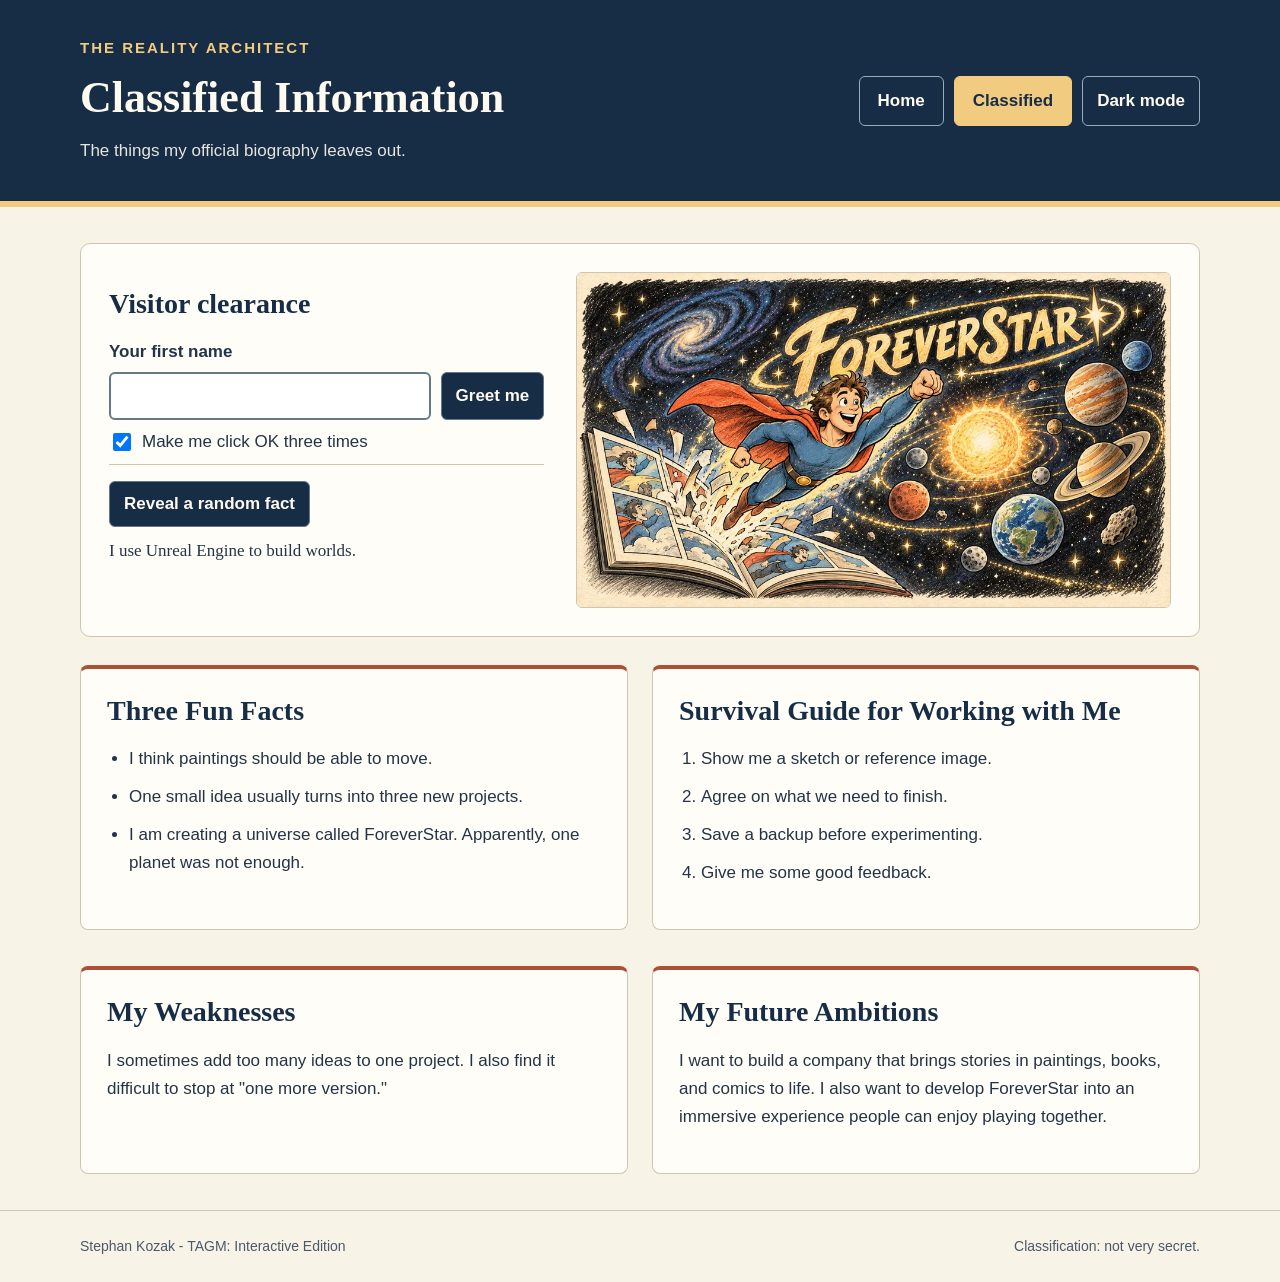
==== Classified.html @ 15110f04 "Restore Guide to Me and add the Classified Interactive Edition" ====
<!DOCTYPE html>
<html lang="en">
<head>
    <meta charset="UTF-8">
    <meta name="viewport" content="width=device-width, initial-scale=1.0">
    <title>Classified - TAGM: Interactive Edition</title>
    <link rel="icon" href="images/reality-architect.png">
    <!-- The same stylesheet is linked on the homepage. -->
    <link rel="stylesheet" href="style.css">
</head>
<body>
    <header>
        <div class="container header-layout">
            <div>
                <p class="name">The Reality Architect</p>
                <h1 id="main-title">Classified Information</h1>
                <p class="subtitle">The things my official biography leaves out.</p>
            </div>
            <nav aria-label="Main navigation">
                <a href="index.html">Home</a>
                <a class="current-page" href="Classified.html" aria-current="page">Classified</a>
                <button id="theme-toggle" type="button" aria-pressed="false">Dark mode</button>
            </nav>
        </div>
    </header>

    <main class="container">
        <section class="feature-section">
            <div class="intro-layout">
                <div class="intro-copy">
                    <h2>Visitor clearance</h2>
                    <form id="greeting-form" novalidate>
                        <label for="visitor-name">Your first name</label>
                        <div class="message-row">
                            <input id="visitor-name" type="text" required maxlength="80"
                                   autocomplete="given-name" aria-describedby="greeting-status">
                            <button type="submit">Greet me</button>
                        </div>
                        <label class="alert-option">
                            <input id="extra-alerts" type="checkbox" checked>
                            Make me click OK three times
                        </label>
                        <p id="greeting-status" role="status"></p>
                    </form>
                    <div class="fact-reveal">
                        <button id="fact-btn" type="button">Reveal a random fact</button>
                        <p id="fact" aria-live="polite">I use Unreal Engine to build worlds.</p>
                    </div>
                </div>
                <img class="feature-image" src="images/foreverstar-comic.jpg" width="1000" height="563"
                     alt="A superhero flies out of a comic book into a solar system beneath the ForeverStar logo.">
            </div>
        </section>

        <div class="content-row">
            <section class="info-card">
                <h2>Three Fun Facts</h2>
                <ul>
                    <li>I think paintings should be able to move.</li>
                    <li>One small idea usually turns into three new projects.</li>
                    <li>I am creating a universe called ForeverStar. Apparently, one planet was not enough.</li>
                </ul>
            </section>

            <section class="info-card">
                <h2>Survival Guide for Working with Me</h2>
                <!-- An ordered list shows the steps in order. -->
                <ol>
                    <li>Show me a sketch or reference image.</li>
                    <li>Agree on what we need to finish.</li>
                    <li>Save a backup before experimenting.</li>
                    <li>Give me some good feedback.</li>
                </ol>
            </section>
        </div>

        <div class="content-row">
            <section class="info-card">
                <h2>My Weaknesses</h2>
                <p>I sometimes add too many ideas to one project.
                I also find it difficult to stop at "one more version."</p>
            </section>

            <section class="info-card">
                <h2>My Future Ambitions</h2>
                <p>I want to build a company that brings stories in paintings, books, and comics
                to life. I also want to develop ForeverStar into an immersive experience
                people can enjoy playing together.</p>
            </section>
        </div>
    </main>

    <footer>
        <div class="container footer-layout">
            <p>Stephan Kozak - TAGM: Interactive Edition</p>
            <p>Classification: not very secret.</p>
        </div>
    </footer>
    <script src="script.js"></script>
</body>
</html>
---- style.css ----
/* TAGM: Extreme Makeover Edition
   Colours: navy #172d45, cream #f8f3e7, gold #f1cb80. */

/* 1. ELEMENTS: set the overall colours and typography.
   border-box includes padding and borders in the element's width. */
* {
    box-sizing: border-box;
}

body {
    color-scheme: light;
    --field-error: #a33428;
    --field-success: #256641;
    margin: 0;
    background-color: #f8f3e7;
    color: #243446;
    font-family: Arial, sans-serif;
    font-size: 17px;
    line-height: 1.65;
}

header {
    padding: 36px 0;
    background-color: #172d45;
    color: #fffaf0;
    border-bottom: 6px solid #f1cb80;
}

h1, h2 {
    font-family: Georgia, serif;
    line-height: 1.15;
}

h2 {
    margin: 0 0 18px;
    color: #172d45;
    font-size: 28px;
}

p {
    margin: 0 0 16px;
}

ul, ol {
    margin: 0 0 16px;
    padding-left: 22px;
}

li {
    margin-bottom: 10px;
}

/* 2. ID SELECTOR: each page has one main-title ID. */
#main-title {
    margin: 0;
    font-size: 44px;
}

/* 3. CLASS: reusable styles across both pages.
   A flexible width and auto margins keep the content centred. */
.container {
    width: 92%;
    max-width: 1120px;
    margin: 0 auto;
}

.name {
    display: block;
    margin: 0 0 12px;
    color: #f1cb80;
    font-family: Arial, sans-serif;
    font-size: 15px;
    font-weight: bold;
    letter-spacing: 2px;
    text-transform: uppercase;
}

.subtitle {
    margin: 14px 0 0;
    color: #e6e5df;
}

/* 4. FLEXBOX: the header and navigation share a row on wide screens. */
.header-layout {
    display: flex;
    justify-content: space-between;
    align-items: center;
    flex-wrap: wrap;
    gap: 28px;
}

nav {
    display: flex;
    flex-wrap: wrap;
    gap: 10px;
}

/* Hyperlink: unvisited, visited, hover, focus, and active. */
a:link {
    color: #245780;
    font-weight: bold;
}

a:visited {
    color: #68457e;
}

a:hover {
    color: #943f27;
}

a:focus-visible {
    outline: 3px solid #a94b2e;
    outline-offset: 4px;
}

a:active {
    color: #172d45;
}

nav a:link, nav a:visited {
    padding: 10px 18px;
    color: #fffaf0;
    text-decoration: none;
    border: 1px solid #9aabb8;
    border-radius: 6px;
}

nav a.current-page, nav a:hover, nav a:active {
    background-color: #f1cb80;
    color: #172d45;
    border-color: #f1cb80;
}

nav a:focus-visible {
    outline-color: #f1cb80;
}

/* 5. BOX MODEL: margin separates sections; padding gives content room.
   Borders and rounded corners. */
.feature-section {
    margin: 36px 0 28px;
    padding: 28px;
    background-color: #fffdf7;
    border: 1px solid #cfc5b1;
    border-radius: 10px;
}

.intro-layout {
    display: flex;
    align-items: center;
    gap: 32px;
}

.intro-copy {
    flex: 1;
}

.feature-image {
    display: block;
    width: 56%;
    height: auto;
    border: 1px solid #cfc5b1;
    border-radius: 6px;
}

.content-row {
    display: flex;
    flex-wrap: wrap;
    gap: 24px;
    margin-bottom: 36px;
}

.info-card {
    flex: 1;
    min-width: 240px;
    padding: 26px;
    background-color: #fffdf7;
    border: 1px solid #cfc5b1;
    border-top: 4px solid #ad5035;
    border-radius: 8px;
}

footer {
    padding: 24px 0;
    color: #495968;
    font-size: 14px;
    border-top: 1px solid #cfc5b1;
}

.footer-layout {
    display: flex;
    justify-content: space-between;
    flex-wrap: wrap;
    gap: 8px 24px;
}

footer p {
    margin: 0;
}

/* JavaScript lab controls share the site's navy and gold palette. */
button, input[type="text"] {
    min-height: 44px;
    padding: 8px 14px;
    font: inherit;
    border: 1px solid #667888;
    border-radius: 6px;
}

button {
    background-color: #172d45;
    color: #fffaf0;
    font-weight: bold;
    cursor: pointer;
}

button:hover {
    background-color: #304b65;
}

nav button {
    border-color: #9aabb8;
}

nav button[aria-pressed="true"] {
    color: #f1cb80;
    border-color: #f1cb80;
}

button:focus-visible, input:focus-visible {
    outline: 3px solid #a94b2e;
    outline-offset: 3px;
}

nav button:focus-visible {
    outline-color: #f1cb80;
}

.fact-reveal {
    border-top: 1px solid #cfc5b1;
    padding-top: 16px;
}

#fact {
    min-height: 3.3em;
    margin: 10px 0 0;
    font-family: Georgia, serif;
}

label[for="message"], label[for="visitor-name"] {
    display: block;
    margin-bottom: 6px;
    font-weight: bold;
}

.message-row {
    display: flex;
    flex-wrap: wrap;
    gap: 10px;
}

#message, #visitor-name {
    flex: 1 1 12em;
    min-width: 0;
    max-width: 100%;
}

#visitor-name {
    border-width: 2px;
}

.alert-option {
    display: flex;
    align-items: center;
    gap: 8px;
    min-height: 44px;
    cursor: pointer;
}

.alert-option input {
    width: 18px;
    height: 18px;
}

#greeting-status {
    overflow-wrap: anywhere;
    font-weight: bold;
}

#greeting-status:empty {
    margin: 0;
}

/* The theme button toggles this class on the page's body. */
body.dark {
    color-scheme: dark;
    --field-error: #ffa38b;
    --field-success: #8fdfad;
    background-color: #0e1925;
    color: #f2eadc;
}

.dark .feature-section, .dark .info-card {
    background-color: #1c3043;
    border-color: #52677a;
}

.dark .info-card {
    border-top-color: #e49974;
}

.dark h2, .dark main a:link {
    color: #f1cb80;
}

.dark main a:visited {
    color: #ddbbef;
}

.dark main a:hover {
    color: #fffaf0;
}

.dark footer {
    color: #c8d1d7;
}

.dark button:focus-visible, .dark input:focus-visible, .dark a:focus-visible {
    outline-color: #f1cb80;
}

/* 6. RESPONSIVE DESIGN: layout on phones and tablets. */
@media (max-width: 700px) {
    header {
        padding: 28px 0;
    }

    #main-title {
        font-size: 34px;
    }

    .header-layout, .intro-layout, .content-row, .footer-layout {
        flex-direction: column;
        align-items: stretch;
    }

    .feature-section {
        margin-top: 24px;
        padding: 20px;
    }

    .feature-image {
        width: 100%;
    }

    .info-card {
        min-width: 0;
        padding: 22px;
    }

    h2 {
        font-size: 25px;
    }
}
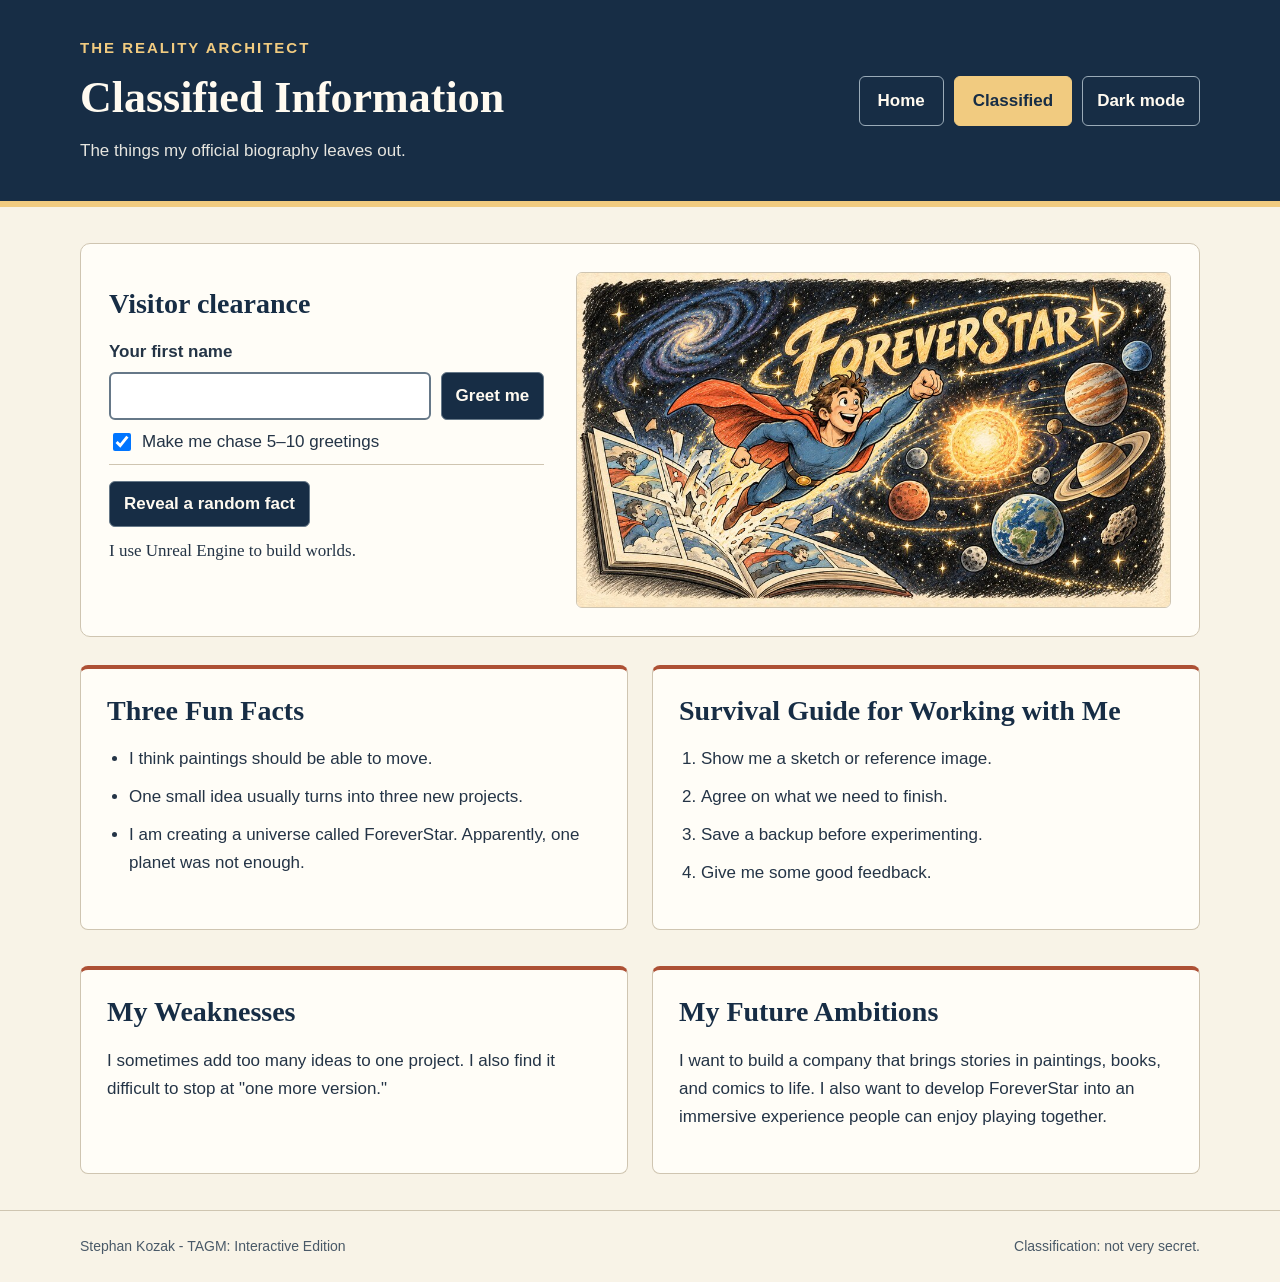
==== commit 8fa0d936: "Make the personalized greeting move around for five to ten closes" ====
--- a/Classified.html
+++ b/Classified.html
@@ -38,7 +38,7 @@
                         </div>
                         <label class="alert-option">
                             <input id="extra-alerts" type="checkbox" checked>
-                            Make me click OK three times
+                            Make me chase 5–10 greetings
                         </label>
                         <p id="greeting-status" role="status"></p>
                     </form>
@@ -96,6 +96,15 @@
             <p>Classification: not very secret.</p>
         </div>
     </footer>
+    <dialog id="greeting-popup" class="greeting-popup"
+            aria-labelledby="greeting-popup-title" aria-describedby="greeting-popup-message">
+        <h2 id="greeting-popup-title">One more thing…</h2>
+        <div aria-live="polite" aria-atomic="true">
+            <p id="greeting-popup-count" class="popup-count"></p>
+            <p id="greeting-popup-message"></p>
+        </div>
+        <button id="close-greeting" type="button" autofocus>Close greeting</button>
+    </dialog>
     <script src="script.js"></script>
 </body>
 </html>
--- a/style.css
+++ b/style.css
@@ -292,6 +292,37 @@
     margin: 0;
 }
 
+.greeting-popup {
+    position: fixed;
+    inset: auto;
+    top: 16px;
+    left: 16px;
+    margin: 0;
+    width: 360px;
+    max-width: calc(100vw - 32px);
+    max-height: calc(100dvh - 32px);
+    padding: 22px;
+    overflow: auto;
+    color: #243446;
+    background-color: #fffdf7;
+    border: 2px solid #f1cb80;
+    border-radius: 10px;
+    box-shadow: 0 16px 60px #0006;
+}
+
+.greeting-popup::backdrop {
+    background-color: #07152366;
+}
+
+.popup-count {
+    font-size: 14px;
+    margin-bottom: 8px;
+}
+
+#greeting-popup-message {
+    overflow-wrap: anywhere;
+}
+
 /* The theme button toggles this class on the page's body. */
 body.dark {
     color-scheme: dark;
@@ -310,6 +341,11 @@
     border-top-color: #e49974;
 }
 
+.dark .greeting-popup {
+    background-color: #1c3043;
+    color: #f2eadc;
+}
+
 .dark h2, .dark main a:link {
     color: #f1cb80;
 }
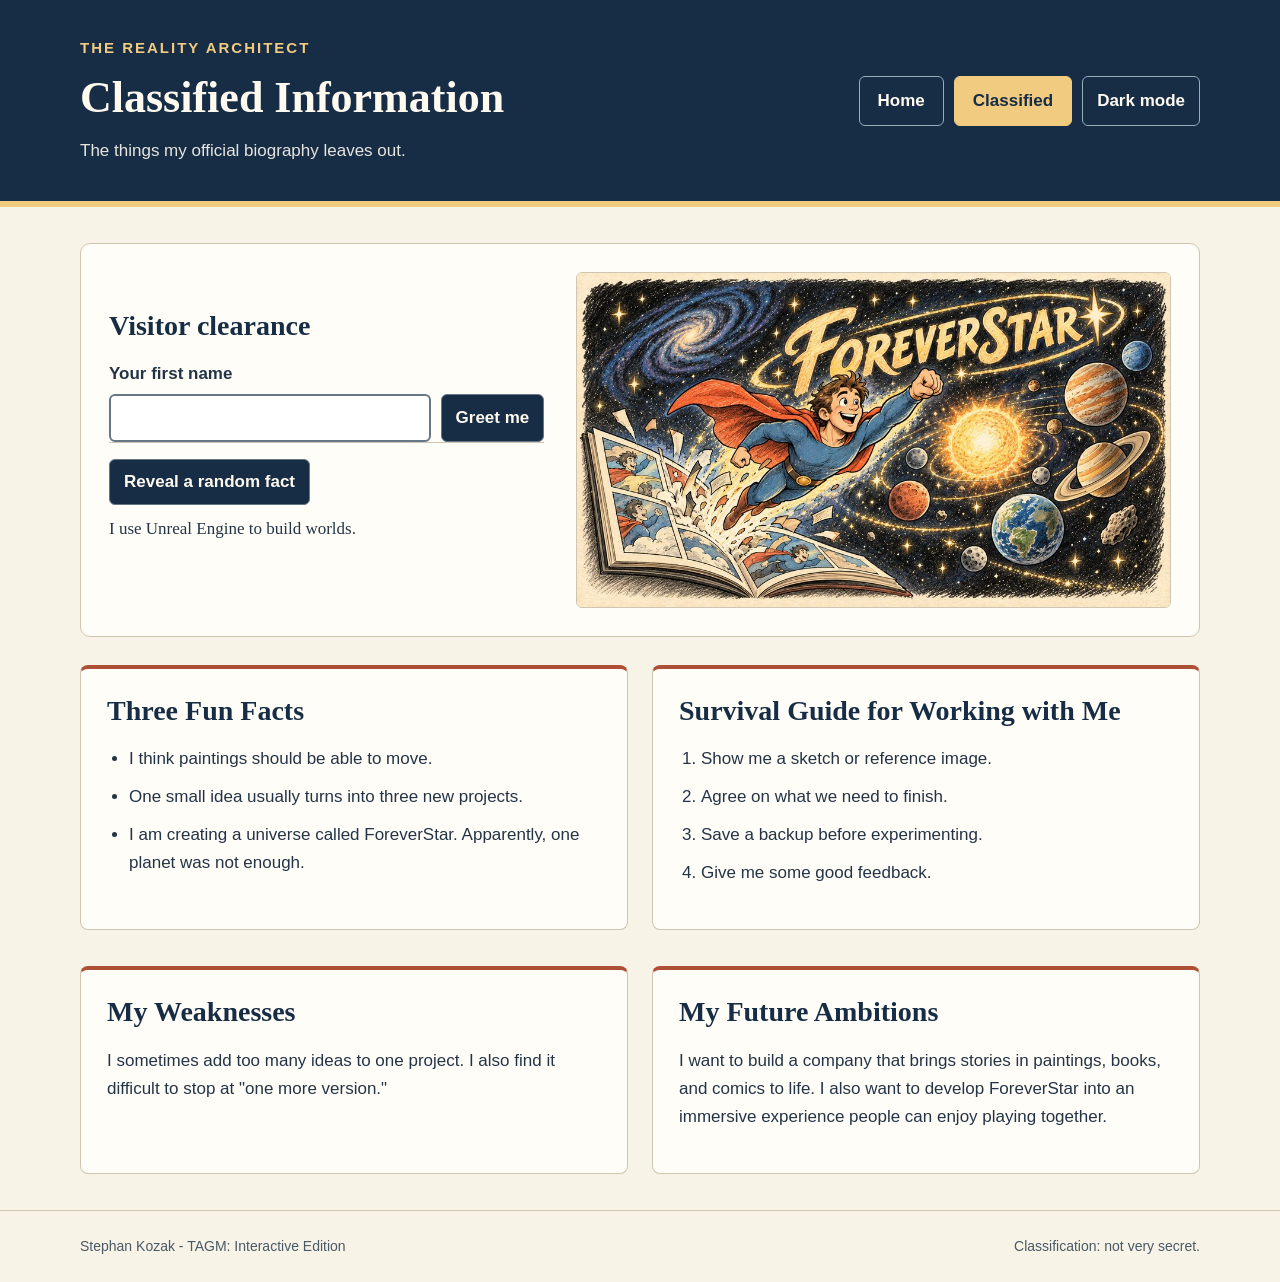
==== commit 708472fa: "Always show the moving greeting sequence" ====
--- a/Classified.html
+++ b/Classified.html
@@ -36,10 +36,6 @@
                                    autocomplete="given-name" aria-describedby="greeting-status">
                             <button type="submit">Greet me</button>
                         </div>
-                        <label class="alert-option">
-                            <input id="extra-alerts" type="checkbox" checked>
-                            Make me chase 5–10 greetings
-                        </label>
                         <p id="greeting-status" role="status"></p>
                     </form>
                     <div class="fact-reveal">
--- a/style.css
+++ b/style.css
@@ -268,19 +268,6 @@
 
 #visitor-name {
     border-width: 2px;
-}
-
-.alert-option {
-    display: flex;
-    align-items: center;
-    gap: 8px;
-    min-height: 44px;
-    cursor: pointer;
-}
-
-.alert-option input {
-    width: 18px;
-    height: 18px;
 }
 
 #greeting-status {
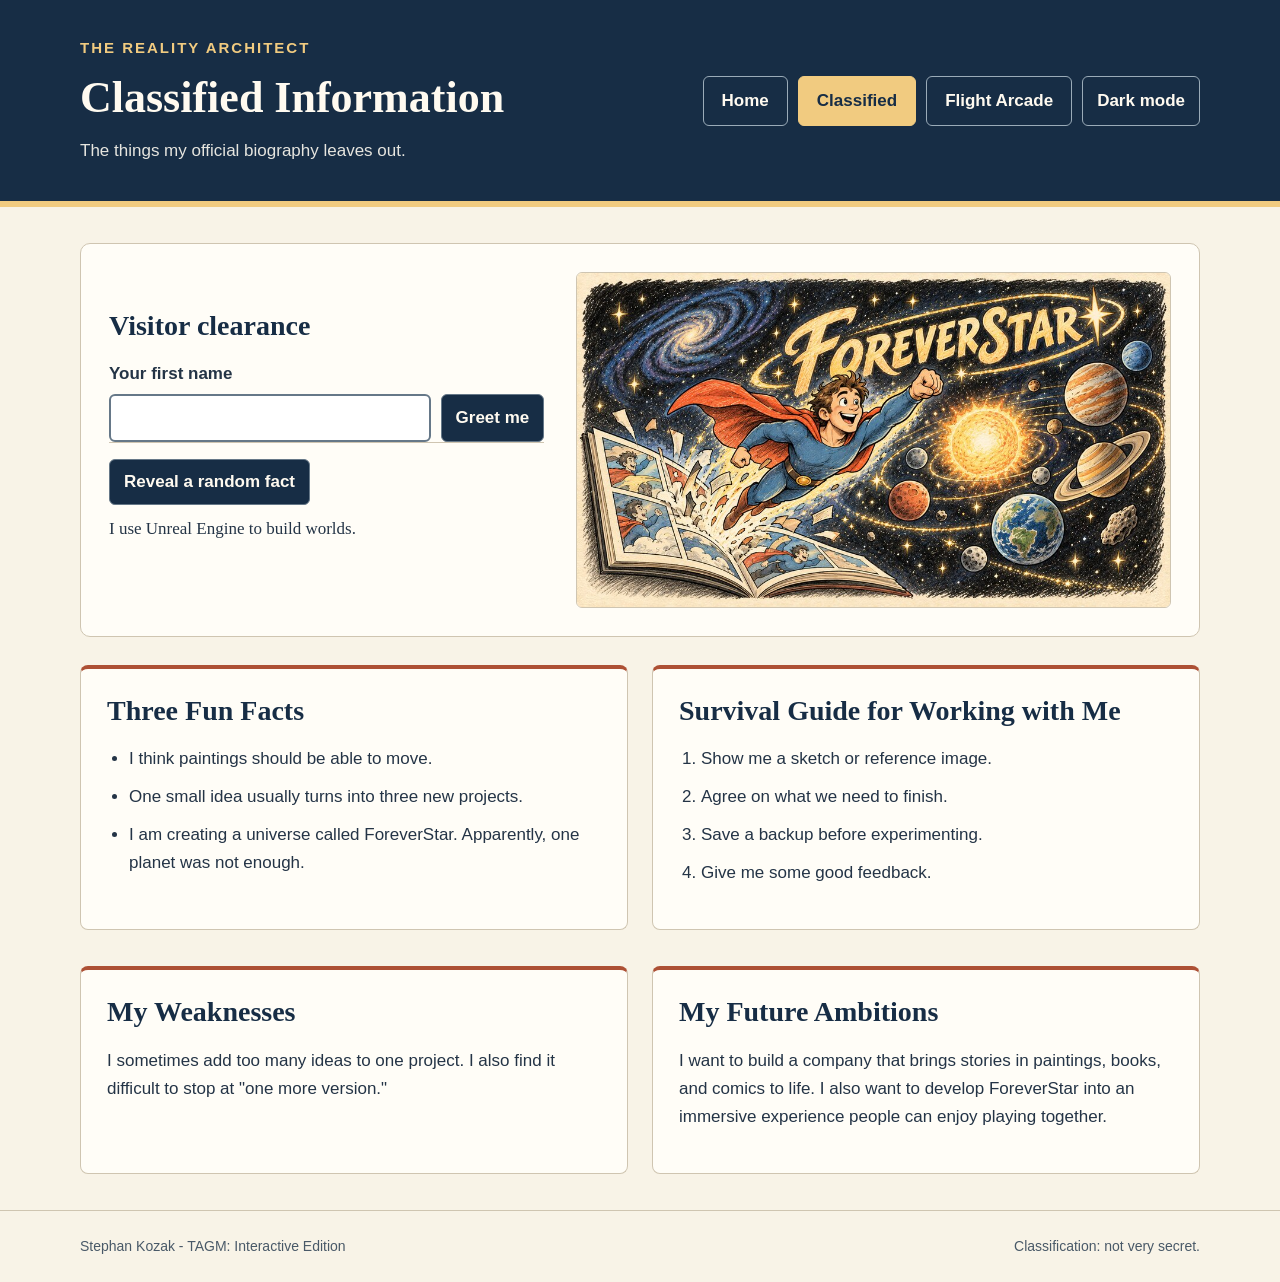
==== commit d898f5e2: "Add Superman: Metropolis Run for the Week 9 JavaScript activity" ====
--- a/Classified.html
+++ b/Classified.html
@@ -6,7 +6,8 @@
     <title>Classified - TAGM: Interactive Edition</title>
     <link rel="icon" href="images/reality-architect.png">
     <!-- The same stylesheet is linked on the homepage. -->
-    <link rel="stylesheet" href="style.css">
+    <link rel="stylesheet" href="style.css?v=10-greetings">
+    <script src="script.js?v=10-greetings" defer></script>
 </head>
 <body>
     <header>
@@ -19,6 +20,7 @@
             <nav aria-label="Main navigation">
                 <a href="index.html">Home</a>
                 <a class="current-page" href="Classified.html" aria-current="page">Classified</a>
+                <a href="flight.html">Flight Arcade</a>
                 <button id="theme-toggle" type="button" aria-pressed="false">Dark mode</button>
             </nav>
         </div>
@@ -101,6 +103,5 @@
         </div>
         <button id="close-greeting" type="button" autofocus>Close greeting</button>
     </dialog>
-    <script src="script.js"></script>
 </body>
 </html>
--- a/style.css
+++ b/style.css
@@ -57,7 +57,7 @@
 }
 
 /* 3. CLASS: reusable styles across both pages.
-   A flexible width and auto margins keep the content centred. */
+   A flexible width and auto margins keep the content centered. */
 .container {
     width: 92%;
     max-width: 1120px;
@@ -353,7 +353,7 @@
     outline-color: #f1cb80;
 }
 
-/* 6. RESPONSIVE DESIGN: layout on phones and tablets. */
+/* 6. RESPONSIVE DESIGN: layout from phones to tablets. */
 @media (max-width: 700px) {
     header {
         padding: 28px 0;
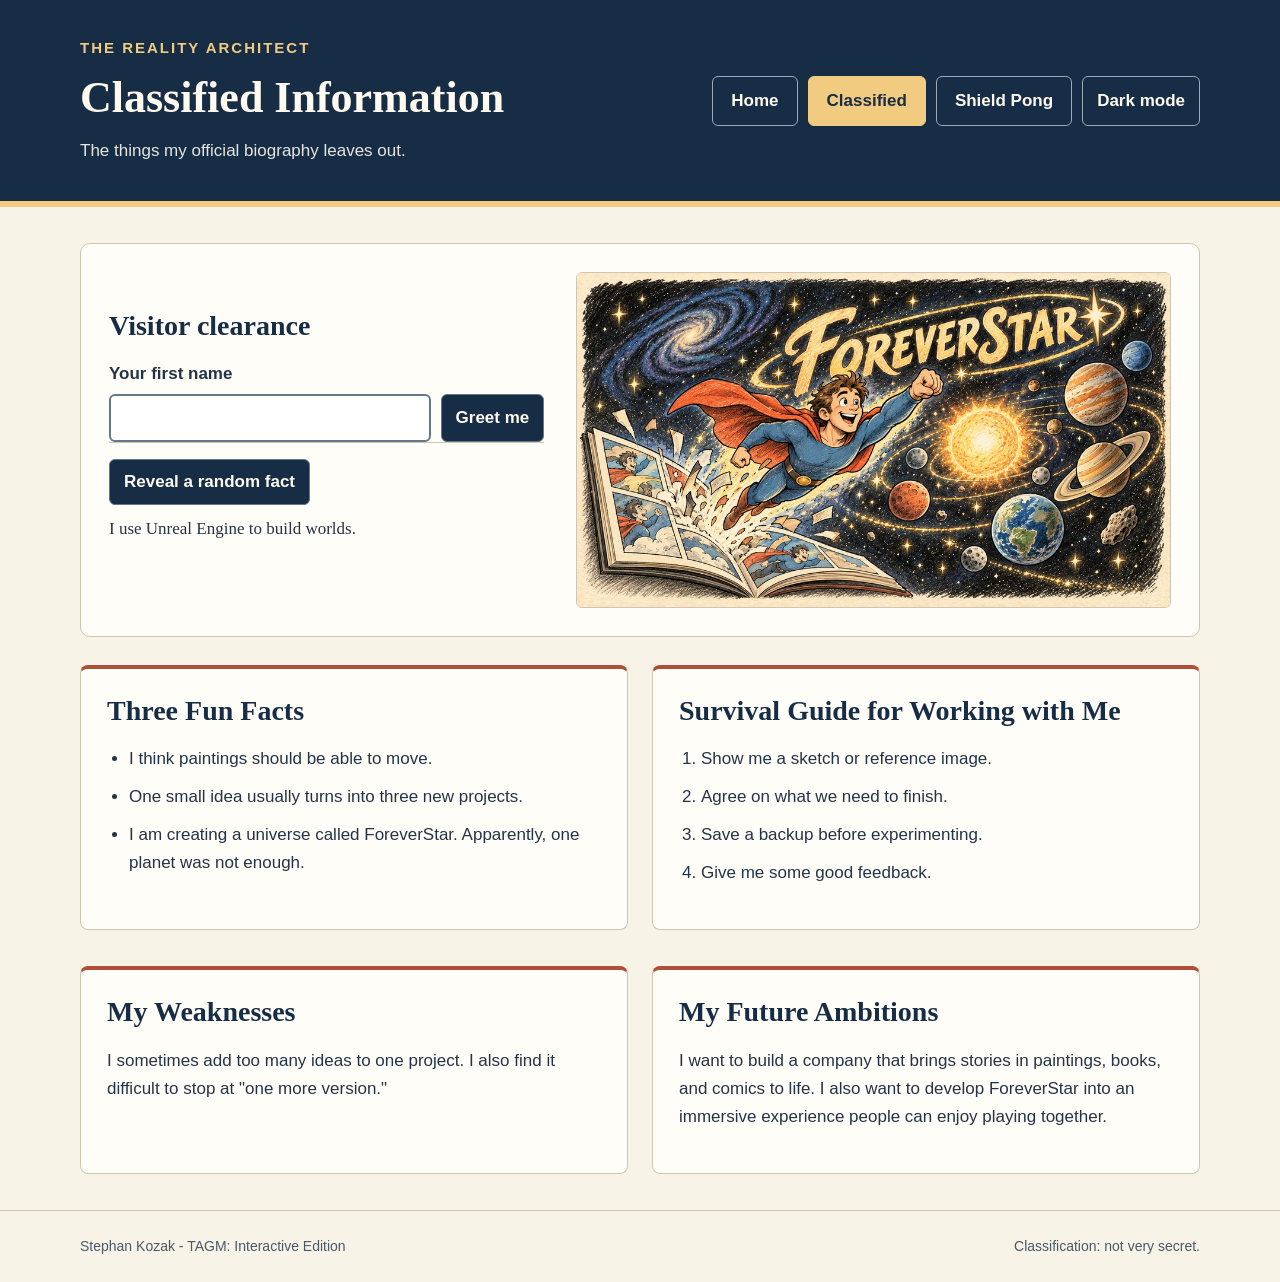
==== commit d41d0f0a: "Simplify the Week 9 game to one-paddle Shield Pong" ====
--- a/Classified.html
+++ b/Classified.html
@@ -20,7 +20,7 @@
             <nav aria-label="Main navigation">
                 <a href="index.html">Home</a>
                 <a class="current-page" href="Classified.html" aria-current="page">Classified</a>
-                <a href="flight.html">Flight Arcade</a>
+                <a href="pong.html">Shield Pong</a>
                 <button id="theme-toggle" type="button" aria-pressed="false">Dark mode</button>
             </nav>
         </div>
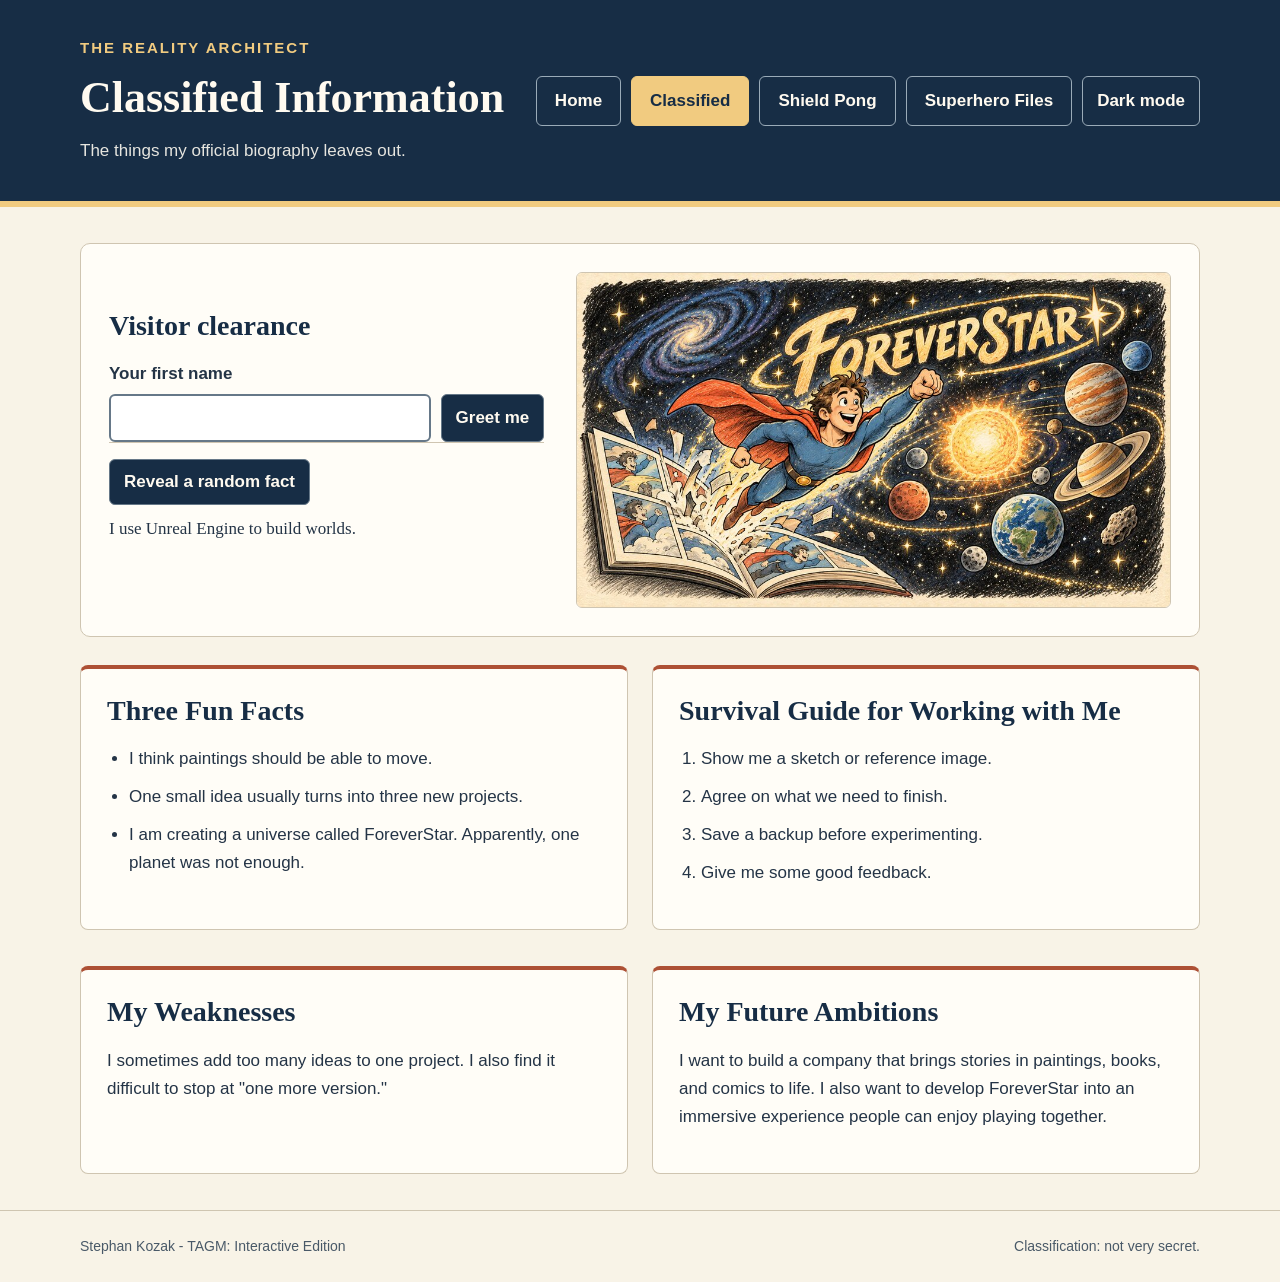
==== commit 18d25a8b: "Add Week 10 Superhero Files API page" ====
--- a/Classified.html
+++ b/Classified.html
@@ -21,6 +21,7 @@
                 <a href="index.html">Home</a>
                 <a class="current-page" href="Classified.html" aria-current="page">Classified</a>
                 <a href="pong.html">Shield Pong</a>
+                <a href="heroes.html">Superhero Files</a>
                 <button id="theme-toggle" type="button" aria-pressed="false">Dark mode</button>
             </nav>
         </div>
@@ -105,3 +106,4 @@
     </dialog>
 </body>
 </html>
+
